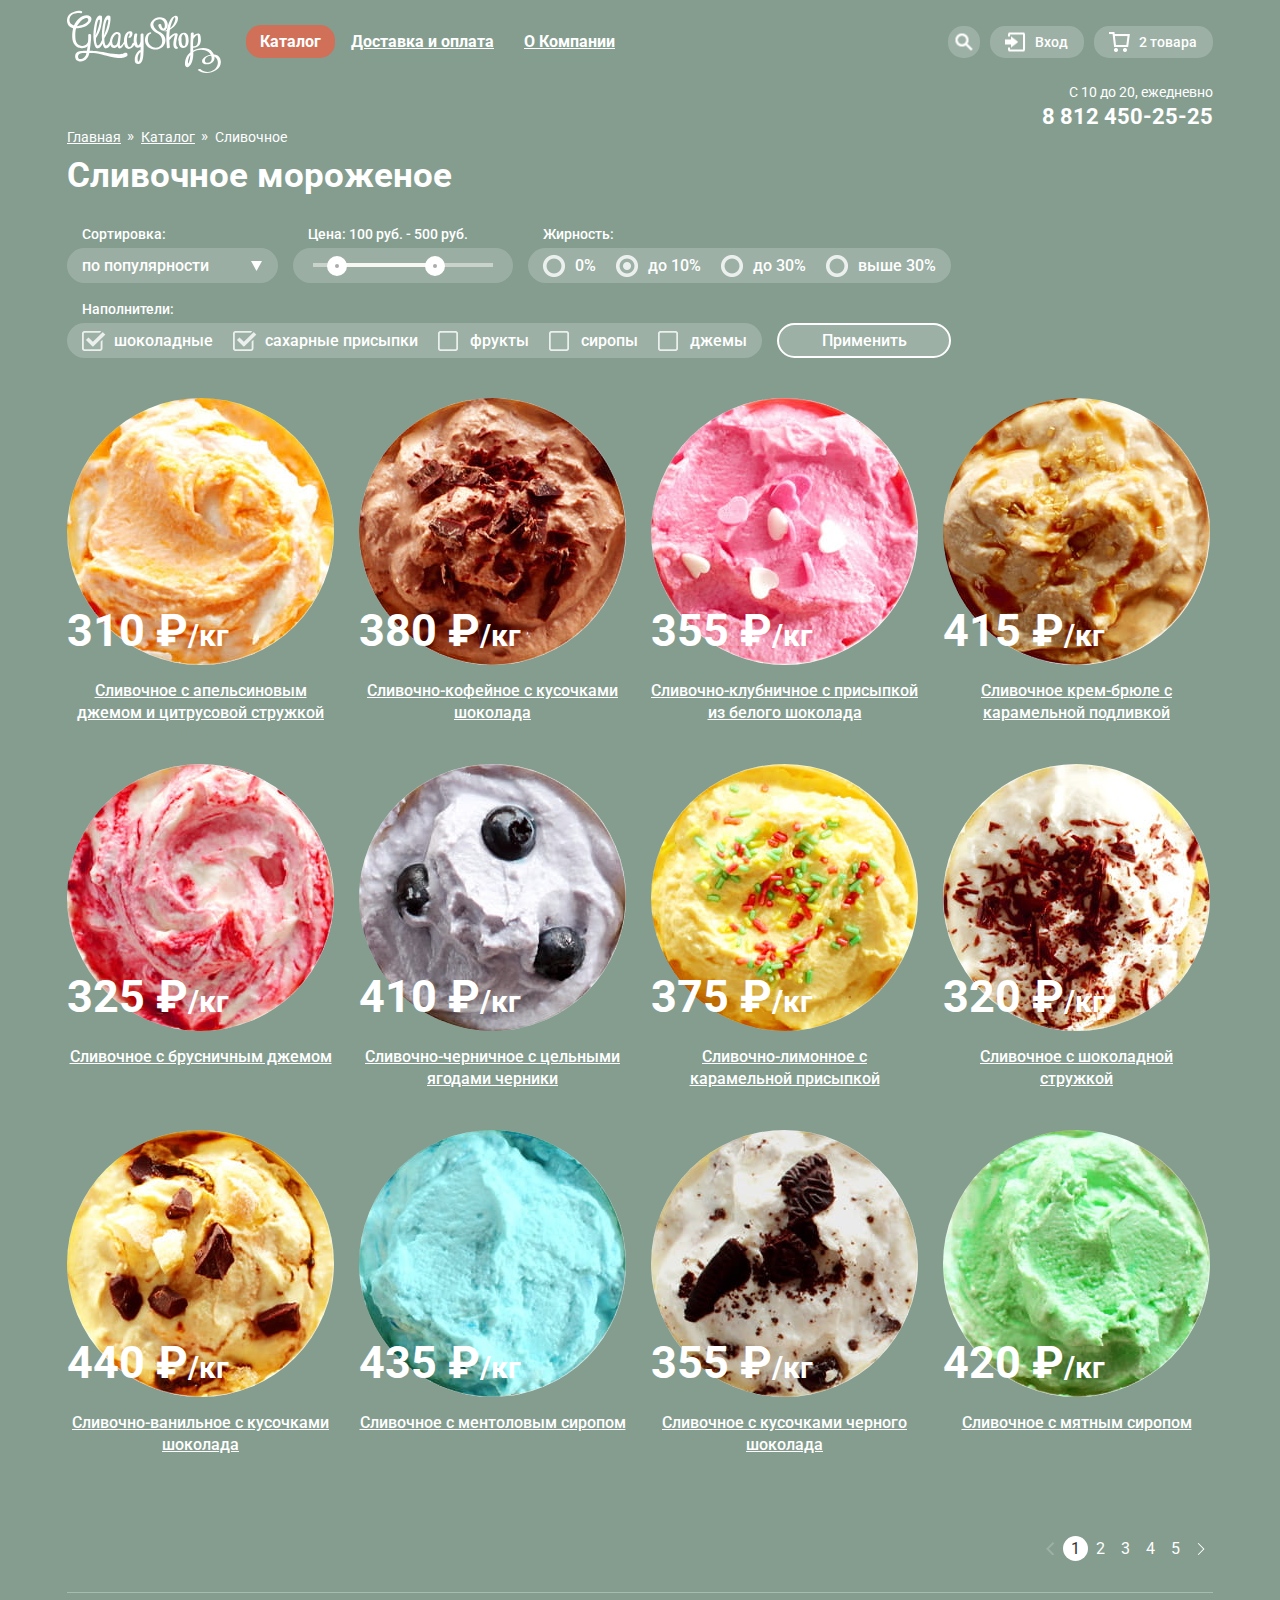
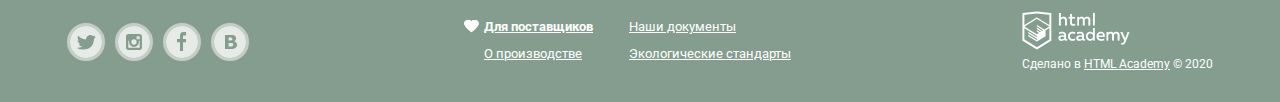
==== catalog.html @ 7fb62516 "Добавляет стилизацию для блока "Пагинация" на странице каталога" ====
<!DOCTYPE html>
<html lang="ru">
  <head>
    <meta charset="utf-8">
    <title>HTML Academy: Глейси - Каталог</title>
    <link href="https://fonts.googleapis.com/css?family=Roboto:400,500,700&display=swap&subset=cyrillic" rel="stylesheet">
    <link href="css/normalize.css" rel="stylesheet">
    <link href="css/style.css" rel="stylesheet">
  </head>
  <body class="inner-page">
    <header class="main-header">
      <div class="container">
        <div class="main-navigation-wrapper">
          <a class="main-header-logo" href="index.html">
            <img src="img/logo.svg" width="154" height="64" alt="Логотип интернет-магазина мороженого «Глейси»">
          </a>
          <nav class="main-nav">
            <ul class="site-nav">
              <li class="site-nav-item active"><a href="catalog.html">Каталог</a>
                <ul class="modal modal-nav">
                  <li class="modal-nav-title"><a href="#">Новинки</a></li>
                  <li><a class="active" href="catalog.html">Сливочное</a></li>
                  <li><a href="#">Щербеты</a></li>
                  <li><a href="#">Фруктовый лед</a></li>
                  <li><a href="#">Мелорин</a></li>
                </ul>
              </li>
              <li class="site-nav-item"><a href="pay.html">Доставка и оплата</a></li>
              <li class="site-nav-item"><a href="about.html">О Компании</a></li>
            </ul>
          </nav>
          <div class="main-search">
            <button class="button search-button" type="button">
              <span class="visually-hidden">Поиск</span>
            </button>

            <section class="modal modal-search">
              <h2 class="visually-hidden">Поиск</h2>
              <form class="search-form" action="https://echo.htmlacademy.ru" method="get">
                <label class="visually-hidden" for="search-input">Что ищем?</label>
                <input id="search-input" type="text" name="search" placeholder="Крем-брюле">
              </form>
            </section>
          </div>
          <ul class="user-nav">
            <li>
              <a class="button login-button" href="login.html">Вход</a>

              <section class="modal modal-login">
                <h2 class="visually-hidden">Личный кабинет</h2>
                <form class="login-form" action="https://echo.htmlacademy.ru" method="post">
                  <p>
                    <label class="visually-hidden" for="user-login">Логин</label>
                    <input id="user-login" type="email" name="login" placeholder="email@example.com">
                  </p>
                  <p>
                    <label class="visually-hidden" for="user-password">Пароль</label>
                    <input id="user-password" type="password" name="password" placeholder="••••••••">
                  </p>
                  <div class="login-form-wrapper">
                    <p>
                      <a href="#">Забыли пароль?</a>
                      <a href="#">Новая регистрация</a>
                    </p>
                    <button class="button-form" type="submit">Войти</button>
                  </div>
                </form>
              </section>
            </li>
          </ul>
          <div class="main-basket">
            <a class="button basket-button" href="basket.html">2 товара</a>

            <section class="modal modal-basket">
              <h2 class="visually-hidden">Корзина</h2>
              <table class="modal-basket-table">
                <col class="column-1">
                <col class="column-2">
                <col class="column-3">
                <col class="column-4">
                <col class="column-5">
                <tr class="basket-item">
                  <td><button class="basket-item-delete" type="button"><span class="visually-hidden">Удалить</span></button></td>
                  <td>
                    <div class="basket-item-image">
                      <img src="img/product-small-1.jpg" width="33" height="33" alt="Пломбир с апельсиновым джемом">
                    </div>
                  </td>
                  <td>Пломбир с апельсиновым джемом</td>
                  <td>1,5 кг х <span class="price-per-kilogram">200 руб.</span></td>
                  <td>300 руб.</td>
                </tr>
                <tr class="basket-item">
                  <td><button class="basket-item-delete" type="button"><span class="visually-hidden">Удалить</span></button></td>
                  <td>
                    <div class="basket-item-image">
                      <img src="img/product-small-2.jpg" width="33" height="33" alt="Клубничный пломбир с присыпкой из белого шоколада">
                    </div>
                  </td>
                  <td>Клубничный пломбир с присыпкой из белого шоколада</td>
                  <td>1,5 кг х <span class="price-per-kilogram">300 руб.</span></td>
                  <td>450 руб.</td>
                </tr>
                <tr>
                  <td class="basket-total" colspan="5">Итого: <span>750</span>руб.</td>
                </tr>
              </table>
              <p class="basket-button-wrapper"><a class="button-form" href="#">Оформить заказ</a></p>
            </section>
          </div>
        </div>

        <section class="contacts">
          <h2 class="visually-hidden">Контакты</h2>
          <p class="contacts-text">
            <span>С 10 до 20, ежедневно</span>
            <a href="88124502525">8 812 450-25-25</a>
          </p>
        </section>
      </div>
    </header>

    <main class="container">
      <ul class="breadcrumbs">
        <li><a href="index.html">Главная</a></li>
        <li><a href="catalog.html">Каталог</a></li>
        <li class="breadcrumbs-current">Сливочное</li>
      </ul>

      <h1 class="page-title">Сливочное мороженое</h1>

      <section class="filters">
        <h2 class="visually-hidden">Фильтр товаров</h2>
        <form class="filter" action="https://echo.htmlacademy.ru" method="get">
          <p class="filter-item sorting-filter">
            <label>
              <span class="filter-title">Сортировка:</span>
              <select name="sorting">
                <option value="popular">по популярности</option>
                <option value="inexpensive">сначала недорогие</option>
                <option value="expensive">сначала дорогие</option>
                <option value="fat">по жирности</option>
              </select>
            </label>
          </p>
          <fieldset class="filter-item price-filter">
            <legend class="filter-title">
              Цена:
              <span class="price-controls">
                <label class="min-price">
                  <input type="text" value="100" name="min-price" maxlength="3"> руб.
                </label>
                -
                <label class="max-price">
                  <input type="text" value="500" name="max-price" maxlength="3"> руб.
                </label>
              </span>
            </legend>

            <div class="range-controls">
              <div class="scale">
                <div class="bar" style="margin-left: 11%; width: 60%"></div>
              </div>
              <div class="toggle toggle-min"></div>
              <div class="toggle toggle-max"></div>
            </div>
          </fieldset>
          <fieldset class="filter-item fat-filter">
            <legend class="filter-title">Жирность:</legend>
            <ul>
              <li class="filter-option">
                <input class="visually-hidden filter-input-radio" id="filter-fat-0" type="radio" name="product-group" value="0">
                <label for="filter-fat-0">0%</label>
              </li>
              <li class="filter-option">
                <input class="visually-hidden filter-input-radio" id="filter-fat-10" type="radio" name="product-group" value="10" checked>
                <label for="filter-fat-10">до 10%</label>
              </li>
              <li class="filter-option">
                <input class="visually-hidden filter-input-radio" id="filter-fat-30" type="radio" name="product-group" value="30">
                <label for="filter-fat-30">до 30%</label>
              </li>
              <li class="filter-option">
                <input class="visually-hidden filter-input-radio" id="filter-fat-more-30" type="radio" name="product-group" value="30+">
                <label for="filter-fat-more-30">выше 30%</label>
              </li>
            </ul>
          </fieldset>
          <fieldset class="filter-item fillers-filter">
            <legend class="filter-title">Наполнители:</legend>
            <ul>
              <li class="filter-option">
                <input class="visually-hidden filter-input-checkbox" id="filter-fillers-chocolate" type="checkbox" name="chocolate" checked>
                <label for="filter-fillers-chocolate">шоколадные</label>
              </li>
              <li class="filter-option">
                <input class="visually-hidden filter-input-checkbox" id="filter-fillers-sugar-powders" type="checkbox" name="sugar-powders" checked>
                <label for="filter-fillers-sugar-powders">сахарные присыпки</label>
              </li>
              <li class="filter-option">
                <input class="visually-hidden filter-input-checkbox" id="filter-fillers-fruit" type="checkbox" name="fruit">
                <label for="filter-fillers-fruit">фрукты</label>
              </li>
              <li class="filter-option">
                <input class="visually-hidden filter-input-checkbox" id="filter-fillers-syrups" type="checkbox" name="syrups">
                <label for="filter-fillers-syrups">сиропы</label>
              </li>
              <li class="filter-option">
                <input class="visually-hidden filter-input-checkbox" id="filter-fillers-jams" type="checkbox" name="jams">
                <label for="filter-fillers-jams">джемы</label>
              </li>
            </ul>
          </fieldset>
          <button class="filter-item filter-button" type="submit">Применить</button>
        </form>
      </section>

      <section class="cream-ice-list">
        <h2 class="visually-hidden">Список сливочного мороженого</h2>
        <ul class="catalog-list">
          <li class="catalog-item">
            <a href="#">
              <div class="catalog-item-image">
                <img src="img/product-1.jpg" width="267" height="267" alt="">
              </div>
              <span class="catalog-item-price"><span>310 ₽</span>/кг</span>
              <h3 class="catalog-item-title">Сливочное с апельсиновым джемом и цитрусовой стружкой</h3>
            </a>
            <div class="catalog-item-btn">
              <button class="button quick-view-button" type="button">Быстрый просмотр</button>
            </div>
          </li>
          <li class="catalog-item">
            <a href="#">
              <div class="catalog-item-image">
                <img src="img/product-2.jpg" width="267" height="267" alt="">
              </div>
              <span class="catalog-item-price"><span>380 ₽</span>/кг</span>
              <h3 class="catalog-item-title">Сливочно-кофейное с кусочками шоколада</h3>
            </a>
            <div class="catalog-item-btn">
              <button class="button quick-view-button" type="button">Быстрый просмотр</button>
            </div>
          </li>
          <li class="catalog-item">
            <a href="#">
              <div class="catalog-item-image">
                <img src="img/product-3.jpg" width="267" height="267" alt="">
              </div>
              <span class="catalog-item-price"><span>355 ₽</span>/кг</span>
              <h3 class="catalog-item-title">Сливочно-клубничное с присыпкой из белого шоколада</h3>
            </a>
            <div class="catalog-item-btn">
              <button class="button quick-view-button" type="button">Быстрый просмотр</button>
            </div>
          </li>
          <li class="catalog-item">
            <a href="#">
              <div class="catalog-item-image">
                <img src="img/product-4.jpg" width="267" height="267" alt="">
              </div>
              <span class="catalog-item-price"><span>415 ₽</span>/кг</span>
              <h3 class="catalog-item-title">Сливочное крем-брюле с карамельной подливкой</h3>
            </a>
            <div class="catalog-item-btn">
              <button class="button quick-view-button" type="button">Быстрый просмотр</button>
            </div>
          </li>
          <li class="catalog-item">
            <a href="#">
              <div class="catalog-item-image">
                <img src="img/product-5.jpg" width="267" height="267" alt="">
              </div>
              <span class="catalog-item-price"><span>325 ₽</span>/кг</span>
              <h3 class="catalog-item-title">Сливочное с брусничным джемом</h3>
            </a>
            <div class="catalog-item-btn">
              <button class="button quick-view-button" type="button">Быстрый просмотр</button>
            </div>
          </li>
          <li class="catalog-item">
            <a href="#">
              <div class="catalog-item-image">
                <img src="img/product-6.jpg" width="267" height="267" alt="">
              </div>
              <span class="catalog-item-price"><span>410 ₽</span>/кг</span>
              <h3 class="catalog-item-title">Сливочно-черничное с цельными ягодами черники</h3>
            </a>
            <div class="catalog-item-btn">
              <button class="button quick-view-button" type="button">Быстрый просмотр</button>
            </div>
          </li>
          <li class="catalog-item">
            <a href="#">
              <div class="catalog-item-image">
                <img src="img/product-7.jpg" width="267" height="267" alt="">
              </div>
              <span class="catalog-item-price"><span>375 ₽</span>/кг</span>
              <h3 class="catalog-item-title">Сливочно-лимонное с карамельной присыпкой</h3>
            </a>
            <div class="catalog-item-btn">
              <button class="button quick-view-button" type="button">Быстрый просмотр</button>
            </div>
          </li>
          <li class="catalog-item">
            <a href="#">
              <div class="catalog-item-image">
                <img src="img/product-8.jpg" width="267" height="267" alt="">
              </div>
              <span class="catalog-item-price"><span>320 ₽</span>/кг</span>
              <h3 class="catalog-item-title">Сливочное с шоколадной стружкой</h3>
            </a>
            <div class="catalog-item-btn">
              <button class="button quick-view-button" type="button">Быстрый просмотр</button>
            </div>
          </li>
          <li class="catalog-item">
            <a href="#">
              <div class="catalog-item-image">
                <img src="img/product-9.jpg" width="267" height="267" alt="">
              </div>
              <span class="catalog-item-price"><span>440 ₽</span>/кг</span>
              <h3 class="catalog-item-title">Сливочно-ванильное с кусочками шоколада</h3>
            </a>
            <div class="catalog-item-btn">
              <button class="button quick-view-button" type="button">Быстрый просмотр</button>
            </div>
          </li>
          <li class="catalog-item">
            <a href="#">
              <div class="catalog-item-image">
                <img src="img/product-10.jpg" width="267" height="267" alt="">
              </div>
              <span class="catalog-item-price"><span>435 ₽</span>/кг</span>
              <h3 class="catalog-item-title">Сливочноe с ментоловым сиропом</h3>
            </a>
            <div class="catalog-item-btn">
              <button class="button quick-view-button" type="button">Быстрый просмотр</button>
            </div>
          </li>
          <li class="catalog-item">
            <a href="#">
              <div class="catalog-item-image">
                <img src="img/product-11.jpg" width="267" height="267" alt="">
              </div>
              <span class="catalog-item-price"><span>355 ₽</span>/кг</span>
              <h3 class="catalog-item-title">Сливочное с кусочками черного шоколада</h3>
            </a>
            <div class="catalog-item-btn">
              <button class="button quick-view-button" type="button">Быстрый просмотр</button>
            </div>
          </li>
          <li class="catalog-item">
            <a href="#">
              <div class="catalog-item-image">
                <img src="img/product-12.jpg" width="267" height="267" alt="">
              </div>
              <span class="catalog-item-price"><span>420 ₽</span>/кг</span>
              <h3 class="catalog-item-title">Сливочное с мятным сиропом</h3>
            </a>
            <div class="catalog-item-btn">
              <button class="button quick-view-button" type="button">Быстрый просмотр</button>
            </div>
          </li>
        </ul>
        <ol class="pagination-list">
          <li class="pagination-item pagination-item-prev pagination-item-disabled">
            <a>
              <span class="visually-hidden">Предыдущая страница</span>
              <svg xmlns="http://www.w3.org/2000/svg" width="8.29" height="13.72" viewBox="0 0 8.29 13.72">
                <defs>
                  <style>
                    .cls-1 {
                      fill: #fff;
                      fill-rule: evenodd;
                    }
                  </style>
                </defs>
                <path id="_" data-name="&lt;" class="cls-1" d="M1050.61,2327.69l-5.45,5.45,5.44,5.44-1.41,1.41-6.86-6.86,1.42-1.41h0l5.45-5.44Z" transform="translate(-1042.34 -2326.28)"/>
              </svg>
            </a>
          </li>
          <li class="pagination-item pagination-item-current"><a>1</a></li>
          <li class="pagination-item"><a href="#">2</a></li>
          <li class="pagination-item"><a href="#">3</a></li>
          <li class="pagination-item"><a href="#">4</a></li>
          <li class="pagination-item"><a href="#">5</a></li>
          <li class="pagination-item pagination-item-next">
            <a href="#">
              <span class="visually-hidden">Следующая страница</span>
              <svg xmlns="http://www.w3.org/2000/svg" width="8" height="12" viewBox="0 0 8 12">
                <path fill="#ffffff" d="M7.237 5.642L1.729.133a.506.506 0 1 0-.716.716L6.163 6l-5.151 5.15a.507.507 0 0 0 .716.717l5.509-5.509a.504.504 0 0 0 0-.716z"/>
              </svg>
            </a>
          </li>
        </ol>
      </section>
    </main>

    <footer class="main-footer inner-page-footer">
      <div class="container">
        <ul class="footer-social">
          <li>
            <a class="social-button" href="#">
              <span class="visually-hidden">Твиттер</span>
              <svg xmlns="http://www.w3.org/2000/svg" width="32" height="32"><path fill="#FFF" d="M16 0C7.164 0 0 7.164 0 16c0 8.837 7.164 16 16 16 8.837 0 16-7.163 16-16 0-8.836-7.163-16-16-16zm7.944 12.809c-.251 6.516-3.463 10.832-10.992 10.702h-.486c-.447 0-4.543-.443-5.344-1.823 2.479.19 4.247-.406 5.12-1.136-1.048-.289-2.923-.461-3.251-2.848.384.104.618.221 1.299.113-1.307-.824-2.758-1.519-2.679-3.643.311.317 1.164.518 1.46.457-.768-.233-2.149-3.244-.974-4.781 1.984 1.79 4.075 3.482 7.804 3.643.227-2.214 1.24-3.699 3.168-4.325 1.84-.479 3.255.26 3.901 1.138.737-.224 1.453-.466 2.193-.685-.004.833-.569 1.463-.935 1.709.747.165 1.423-.475 1.423-.475-.184.963-1.094 1.725-1.707 1.954z"/></svg>
            </a>
          </li>
          <li>
            <a class="social-button" href="#">
              <span class="visually-hidden">Инстаграм</span>
              <svg xmlns="http://www.w3.org/2000/svg" width="32" height="32"><g fill="#FFF"><path d="M20.916 16c0 2.728-2.211 4.938-4.938 4.938s-4.939-2.21-4.939-4.938c0-.394.051-.773.138-1.14h-.897v6.838h11.396V14.86h-.897c.086.367.137.746.137 1.14z"/><path d="M15.978 18.659c1.466 0 2.659-1.193 2.659-2.659s-1.193-2.659-2.659-2.659c-1.466 0-2.659 1.193-2.659 2.659s1.192 2.659 2.659 2.659zM18.637 10.302h3.039v3.039h-3.039z"/><path d="M16 0C7.164 0 0 7.164 0 16c0 8.837 7.164 16 16 16 8.837 0 16-7.163 16-16 0-8.836-7.163-16-16-16zm7.955 21.698c0 1.254-1.025 2.279-2.279 2.279H10.279C9.026 23.978 8 22.952 8 21.698V10.302c0-1.253 1.026-2.279 2.279-2.279h11.396c1.254 0 2.279 1.026 2.279 2.279v11.396z"/></g></svg>
            </a>
          </li>
          <li>
            <a class="social-button" href="#">
              <span class="visually-hidden">Фейсбук</span>
              <svg xmlns="http://www.w3.org/2000/svg" width="32" height="32"><path fill="#FFF" d="M16 0C7.164 0 0 7.163 0 16s7.164 16 16 16c8.837 0 16-7.164 16-16S24.837 0 16 0zm4.062 9.455h-3.021v3.444h3.021v3.445h-3.021v8.61H14.02v-8.61H11v-3.445h3.021V9.455c0-1.902 1.353-3.445 3.021-3.445h3.021v3.445z"/></svg>
            </a>
          </li>
          <li>
            <a class="social-button" href="#">
              <span class="visually-hidden">Вконтакте</span>
              <svg xmlns="http://www.w3.org/2000/svg" width="32" height="32"><g fill="#FFF"><path d="M16.637 14.495c.402-.019.719-.082.951-.188.326-.145.54-.33.641-.559.101-.229.15-.496.15-.797 0-.232-.058-.465-.174-.697-.116-.232-.322-.405-.617-.517-.264-.1-.592-.155-.984-.165-.392-.009-.943-.014-1.652-.014h-.339v2.965h.565c.571 0 1.057-.009 1.459-.028zM18.118 17.084c-.282-.081-.672-.125-1.166-.132-.494-.006-1.012-.009-1.55-.009h-.79v3.493h.264c1.014 0 1.74-.003 2.18-.009.438-.007.843-.088 1.212-.245.377-.157.633-.364.774-.625s.214-.562.214-.9c0-.446-.088-.788-.261-1.03-.17-.241-.464-.423-.877-.543z"/><path d="M16 0C7.164 0 0 7.164 0 16c0 8.837 7.164 16 16 16 8.837 0 16-7.163 16-16 0-8.836-7.163-16-16-16zm6.602 20.531c-.273.533-.646.976-1.124 1.327-.552.415-1.161.71-1.823.886s-1.501.264-2.519.264h-6.121V8.987h5.443c1.13 0 1.957.038 2.48.113.524.076 1.045.242 1.561.5.533.27.929.632 1.189 1.087.26.455.392.975.392 1.558 0 .678-.179 1.278-.536 1.795-.358.518-.863.92-1.517 1.208v.075c.917.182 1.642.559 2.179 1.13.537.571.807 1.325.807 2.261 0 .678-.138 1.283-.411 1.817z"/></g></svg>
            </a>
          </li>
        </ul>
        <ul class="footer-about">
          <li><a class="suppliers-link" href="#">Для поставщиков</a></li>
          <li><a href="#">Наши документы</a></li>
          <li><a href="#">О производстве</a></li>
          <li><a href="#">Экологические стандарты</a></li>
        </ul>
        <p class="footer-copyright">
          <a href="https://htmlacademy.ru/intensive/htmlcss">
            <img src="img/html-academy-logo.png" width="108" height="39" alt="Логотип HTML Academy">
          </a><br>
          Сделано в <a href="https://htmlacademy.ru/intensive/htmlcss">HTML Academy</a> © 2020
        </p>
      </div>
    </footer>
  </body>
</html>
---- css/style.css ----
body {
  min-width: 1200px;
  margin: 0;
  padding: 0;

  font-weight: 400;
  font-size: 16px;
  line-height: 22px;
  font-family: Roboto, Arial, sans-serif;
  color: #ffffff;

  background-color: #849d8f;
}

.container {
  width: 1146px;
  margin: 0 auto;
  padding: 0 27px;
}

.modal {
  display: none;
}

.visually-hidden {
  position: absolute;

  width: 1px;
  height: 1px;
  margin: -1px;
  padding: 0;
  overflow: hidden;

  border: 0;

  clip: rect(0 0 0 0);
}

img {
  max-width: 100%;
  height: auto;
}

a {
  font: inherit;
  color: #ffffff;
}

a:hover,
a:focus {
  color: #ffbc9e;
}

input[type="text"],
input[type="password"],
input[type="email"],
textarea {
  box-sizing: border-box;
  width: 100%;
  padding: 9px 14px;

  font-weight: 700;
  font-size: 16px;
  line-height: 24px;
  color: #323232;

  border: none;
  border-radius: 5px;
  box-shadow: 0 0 0 1px #b2b2b2;
}

input[type="text"]:hover,
input[type="password"]:hover,
input[type="email"]:hover,
textarea:hover {
  box-shadow: 0 0 0 2px #9a9a9a;
}

input[type="text"]:focus,
input[type="password"]:focus,
input[type="email"]:focus,
textarea:focus {
  outline: none;
  box-shadow: 0 0 0 2px #2e88e4;
}

.button,
.button-form {
  display: inline-block;
  padding: 10px 20px;

  font: inherit;
  font-weight: 700;
  font-size: 18px;
  line-height: 24px;
  vertical-align: middle;
  text-align: center;
  color: #ffffff;
  text-decoration: none;
  white-space: nowrap;
  text-shadow: 0 2px 5px rgba(160, 32, 11, 0.76);

  background: #f26843;
  background: linear-gradient(to bottom, #f26843 0%, #e74a35 100%);
  border: none;
  border-radius: 20px;
  box-shadow: 0 2px 2px rgba(172, 16, 0, 0.64);
  cursor: pointer;
}

.button:hover,
.button:focus,
.button-form:hover,
.button-form:focus {
  color: #ffffff;

  background: linear-gradient(to bottom, #f58669 0%, #ec6f5e 100%);
  outline: none;
  box-shadow: 0 2px 2px rgba(172, 16, 0, 1);
}

.button:active,
.button-form:active {
  color: #fceeec;

  background: linear-gradient(to bottom, #d84732 0%, #e1613e 100%);
  outline: none;
  box-shadow: inset 0 2px 2px rgba(172, 16, 0, 1);
}

.modal a {
  color: #323232;
}

.modal a:hover,
.modal a:active,
.modal a:focus {
  color: #e84d37;
}

.main-navigation-wrapper {
  display: flex;
  align-items: center;
  margin-bottom: 10px;
  padding-top: 10px;
}

.main-header-logo {
  width: 154px;
  height: 64px;
  margin-right: 25px;
}

.main-nav {
  font-weight: 700;
  font-size: 16px;
  line-height: 18px;
}

.main-header ul {
  margin: 0;
  padding: 0;

  list-style: none;
}

.main-header a {
  vertical-align: middle;
}

.site-nav {
  display: flex;
  flex-wrap: wrap;
  width: 485px;
}

.site-nav .site-nav-item {
  position: relative;
}

.site-nav-item > a {
  margin-right: 2px;
  padding: 7px 14px;
}

.site-nav-item > a:hover,
.site-nav-item > a:active,
.site-nav-item > a:focus {
  color: #323232;
  text-decoration: none;

  background-color: #f7f6f3;
  border-radius: 15px;
}

.site-nav-item > a:active,
.site-nav-item > a:focus {
  background-color: #ededed;
  box-shadow: inset 0 2px 1px 0 #696969;
}

.site-nav-item.active > a,
.site-nav-item.active > a:active,
.site-nav-item.active > a:focus {
  color: #ffffff;
  text-decoration: none;

  background-color: #d07058;
  border-radius: 15px;
  box-shadow: none;
}

.site-nav .modal-nav {
  position: absolute;
  top: 30px;
  left: -5px;

  box-sizing: border-box;
  min-width: 145px;
  padding: 10px;
}

.site-nav-catalog-item:hover .modal-nav {
  display: block;
}

.modal-nav li {
  margin-right: -10px;
  margin-left: -10px;
}

.modal-nav a {
  display: block;
  padding-top: 6px;
  padding-right: 10px;
  padding-bottom: 6px;
  padding-left: 20px;

  font: inherit;
  font-weight: 400;
  font-size: 14px;
  line-height: 16px;
  color: #323232;
  text-decoration: none;
  white-space: nowrap;
}

.modal-nav a:hover {
  background-color: #fbded7;
}

.modal-nav a:active,
.modal-nav a:focus {
  background-color: #f6b5a5;
  outline: none;
}

.modal-nav .modal-nav-title {
  margin: 0;

  border-bottom: 1px solid #d1d0ce;
}

.modal-nav-title a {
  padding-right: 0;
  padding-bottom: 8px;
  padding-left: 10px;

  font-weight: 700;
}

.modal-nav-title a:hover,
.modal-nav-title a:focus,
.modal-nav-title a:active {
  background-color: transparent;
}

.modal-nav .active,
.modal-nav .active:hover,
.modal-nav .active:focus,
.modal-nav .active:active {
  color: #ffffff;

  background-color: #d07058;
}

.main-header .button {
  position: relative;

  padding-top: 8px;
  padding-right: 16px;
  padding-bottom: 8px;
  padding-left: 45px;

  font-weight: 500;
  font-size: 14px;
  line-height: 16px;
  color: #ffffff;
  text-decoration: none;
  text-shadow: none;

  background-color: rgba(255, 255, 255, 0.2);
  background-image: none;
  border: none;
  border-radius: 15px;
  box-shadow: none;
}

.main-header .button:hover,
.main-header .button:focus {
  color: #323232;

  background-color: #f8f7f4;
}

.main-header .button::before {
  content: "";
  position: absolute;
  top: 50%;
  left: 15px;

  background-image: url("../img/sprite-icon.png");
  background-repeat: no-repeat;
  -webkit-transform: translateY(-50%);
          transform: translateY(-50%);
}

.main-header .search-button {
  width: 32px;
  height: 32px;
  padding: 0;

  cursor: pointer;
}

.main-header .search-button::before {
  left: 50%;

  width: 17px;
  height: 17px;

  background-position: -5px -35px;
  -webkit-transform: translate(-50%, -50%);
          transform: translate(-50%, -50%);
}

.main-header .search-button:hover::before,
.main-header .search-button:focus::before {
  background-position: -32px -35px;
}

.login-button::before {
  width: 21px;
  height: 19px;

  background-position: -67px -5px;
}

.login-button:hover::before,
.login-button:focus::before {
  background-position: -67px -34px;
}

.basket-button::before {
  width: 21px;
  height: 20px;

  background-position: -5px -5px;
}

.basket-button:hover::before,
.basket-button:focus::before {
  background-position: -36px -5px;
}

.contacts-text {
  margin: 0;

  font-size: 14px;
  line-height: 16px;
  text-align: right;
}

.contacts-text span {
  display: block;
  margin-bottom: 5px;
}

.main-search {
  position: relative;

  margin-right: 10px;
  margin-left: auto;
}

.modal-search,
.modal-login {
  position: absolute;
  top: 37px;
  right: 0;

  box-sizing: border-box;
  padding: 20px 15px;
}

.modal-search {
  width: 340px;
}

.search-button:hover + .modal-search {
  display: block;
}

.main-header .user-nav {
  position: relative;

  margin-right: 10px ;
}

.modal-login {
  width: 280px;
}

.login-button:hover + .modal-login {
  display: block;
}

.login-form p {
  margin: 0;
  margin-bottom: 20px;
}

.login-form-wrapper {
  display: flex;
  flex-direction: row-reverse;
  justify-content: space-between;
  align-items: center;
}

.login-form-wrapper p {
  width: 120px;
  margin-bottom: 0;
}

.login-form-wrapper a {
  display: block;

  font: inherit;
  font-size: 13px;
  line-height: 24px;
}

.login-form .button-form {
  width: 100px;
  padding: 10px 25px;
}

.main-basket {
  position: relative;
}

.modal-basket {
  position: absolute;
  top: 37px;
  right: 0;

  box-sizing: border-box;
  width: 540px;
  padding: 10px 15px 20px;
}

.basket-button:hover + .modal-basket {
  display: block;
}

.modal-basket-table {
  width: 100%;

  border-collapse: collapse;
  font-size: 13px;
  line-height: 16px;
}

.modal-basket-table td {
  padding: 10px 10px 10px 0;

  vertical-align: middle;
}

.modal-basket-table .column-1 {
  width: 25px;
}

.modal-basket-table .column-2 {
  width: 45px;
}

.modal-basket-table .column-3 {
  width: 245px;
}

.modal-basket-table .column-4 {
  width: 125px;
}

.basket-item-delete {
  position: relative;

  width: 11px;
  height: 11px;

  background-color: transparent;
  border: none;
  cursor: pointer;
}

.basket-item-delete::before,
.basket-item-delete::after {
  content: "";
  position: absolute;
  top: 5px;
  left: -1px;

  width: 15px;
  height: 1px;

  background-color: #231f20;
}

.basket-item-delete::before {
  -webkit-transform: rotate(45deg);
          transform: rotate(45deg);
}

.basket-item-delete::after {
  -webkit-transform: rotate(-45deg);
          transform: rotate(-45deg);
}

.basket-item-image {
  width: 33px;
  height: 33px;
  overflow: hidden;

  border-radius: 100%;
}

.price-per-kilogram {
  color: #999999;
}

.basket-item:nth-last-child(2) td {
  padding-bottom: 20px;

  border-bottom: 1px solid #cacac7;
}

.modal-basket-table .basket-total {
  padding: 12px 0;

  font-weight: 700;
  font-size: 15px;
  line-height: 18px;
  text-align: right;
}

.basket-button-wrapper {
  margin: 0;

  text-align: right;
}

.contacts a {
  font-weight: 700;
  font-size: 22px;
  line-height: 24px;
  text-decoration: none;
}

.contacts a:hover,
.contacts a:focus {
  color: #ffffff;
}

.site-wrapper {
  background-color: #849d8f;
  background-image: url("../img/slide-1.png");
  background-repeat: no-repeat;
  background-position: top center;

  transition: background-image 0.5s ease, background-color 0.5s ease;
}

.site-wrapper::before,
.site-wrapper::after {
  content: "";

  visibility: hidden;
}

.site-wrapper::before {
  background-image: url("../img/slide-2.png");
}

.site-wrapper::after {
  background-image: url("../img/slide-3.png");
}

.slider {
  position: relative;

  margin-bottom: 40px;
  padding-top: 280px;

  text-align: center;
}

.slider-list {
  margin: 0;
  padding: 0;

  list-style: none;
}

.slide {
  display: none;
}

.slide-title {
  width: 700px;
  margin: 0 auto;
  margin-bottom: 32px;

  font-weight: 700;
  font-size: 60px;
  line-height: 60px;
  color: #ffffff;
}

.slide-button {
  padding: 10px 40px;

  font-size: 32px;
  line-height: 44px;

  border-radius: 50px;
}

.slider-controls {
  position: absolute;
  bottom: 25px;
  left: 0;

  font-size: 0;
}

.slider-controls label {
  display: inline-block;
  width: 17px;
  height: 17px;
  margin-right: 8px;

  vertical-align: top;

  background-color: transparent;
  border: 2px solid #ffffff;
  border-radius: 50%;
  cursor: pointer;
}

#product-1:checked ~ .site-wrapper {
  background-color: #849d8f;
  background-image: url("../img/slide-1.png");
}

#product-2:checked ~ .site-wrapper {
  background-color: #8996a6;
  background-image: url("../img/slide-2.png");
}

#product-3:checked ~ .site-wrapper {
  background-color: #9d8b84;
  background-image: url("../img/slide-3.png");
}

#product-1:checked ~ .site-wrapper #slide-1,
#product-2:checked ~ .site-wrapper #slide-2,
#product-3:checked ~ .site-wrapper #slide-3 {
  display: block;
}

#product-1:checked ~ .site-wrapper label[for="product-1"],
#product-2:checked ~ .site-wrapper label[for="product-2"],
#product-3:checked ~ .site-wrapper label[for="product-3"] {
  background-color: #ffffff;
}

.special-offers {
  margin-bottom: 40px;
}

.special-offers .index-columns {
  margin: 0;
  padding: 0;

  list-style: none;
}

.special-offer {
  display: flex;
  flex-direction: column;
  align-items: flex-start;
  box-sizing: border-box;
  width: 560px;
  min-height: 229px;
  padding: 15px 21px;

  border-radius: 15px;
}

.special-offer-title {
  margin: 0;
  margin-bottom: 15px;

  font-weight: 700;
  font-size: 35px;
  line-height: 41px;
}

.special-offer-text {
  width: 100%;
  margin: 0;
  margin-bottom: 10px;

  font-size: 18px;
  line-height: 22px;
}

.raspberries-offer {
  background-color: #990019;
  background-image: url("../img/crimson-bg.png");
  background-repeat: repeat-y;
  background-position: 0 0;
}

.chocolate-offer {
  background-color: #492511;
  background-image: url("../img/chocolate-bg.png");
  background-repeat: repeat-y;
  background-position: 0 0;
}

.special-offer .button {
  margin-top: auto;
  margin-bottom: 5px;
  margin-left: auto;
}

.features {
  margin-bottom: 40px;
  padding: 27px 20px 15px;

  color: #323232;

  background-color: #efe3cb;
  background-image: url("../img/pattern-wafer.jpg");
  background-repeat: repeat;
  background-position: 0 0;
  border-radius: 15px;
}

.features-text {
  margin: 0;
  margin-bottom: 10px;

  font-weight: 500;
  font-size: 24px;
  line-height: 30px;
}

.features-list {
  display: flex;
  flex-wrap: wrap;
  justify-content: space-between;
  margin: 0;
  padding: 0;

  list-style: none;
}

.feature-item {
  box-sizing: border-box;
  width: 535px;
  margin-bottom: 12px;
  padding-top: 15px;
  padding-left: 55px;

  background-repeat: no-repeat;
  background-position: 0 0;
}

.feature-ice-cream-item {
  background-image: url("../img/morozhenko-icon.svg");
}

.feature-cow-item {
  background-image: url("../img/cow-icon.svg");
}

.feature-leaf-item {
  background-image: url("../img/leaf-icon.svg");
}

.feature-thermometer-item {
  background-image: url("../img/thermometer-icon.svg");
}

.index-columns {
  display: flex;
  justify-content: space-between;
  margin-bottom: 40px;
}

.blog-news {
  box-sizing: border-box;
  width: 560px;
  min-height: 220px;
  padding: 25px 20px;

  color: #323232;

  background-color: #ffffff;
  background-image: url("../img/strawberry-bg.jpg");
  background-repeat: no-repeat;
  background-position: 100% 0;
  border-radius: 15px;
}

.blog-news-title {
  margin: 0;

  font-weight: 500;
  font-size: 16px;
  line-height: 22px;
  color: #323232;
}

.blog-item {
  margin: 10px 0;
  padding-right: 230px;
}

.blog-item a {
  font-weight: 700;
  font-size: 24px;
  line-height: 30px;
  color: #323232;
}

.blog-item a:hover,
.blog-item a:focus,
.blog-item a:active {
  color: #e84d37;
}

.subscription {
  box-sizing: border-box;
  width: 560px;
  min-height: 220px;
  padding: 5px;

  font-size: 16px;
  line-height: 22px;
  color: #5a5a5a;

  background-image: url("../img/mailing-bg.jpg");
  background-repeat: repeat-y;
  background-position: 0 0;
  border-radius: 15px;
}

.subscription-wrap {
  box-sizing: border-box;
  height: 100%;
  padding: 25px 20px;

  background-color: #f8f7f4;
  border-radius: 15px;
}

.subscription-wrap > p {
  margin-top: 5px;
  margin-bottom: 40px;
}

.subscription-form {
  display: flex;
  justify-content: space-between;
  align-items: center;
}

.subscription-form p {
  width: 365px;
  margin: 0;
}

.map {
  position: relative;

  height: 430px;
  overflow: hidden;
}

.map img {
  width: 100%;
}

.map-address {
  position: absolute;
  top: 50%;
  right: 2%;

  box-sizing: border-box;
  width: 300px;
  padding: 30px 25px;

  font-style: normal;
  color: #323232;

  background-color: #ffffff;
  border-radius: 15px;
  -webkit-transform: translateY(-50%);
          transform: translateY(-50%);
}

.map-text {
  margin: 0;
  margin-bottom: 24px;

  font-size: 14px;
  line-height: 20px;
}

.map-contacts {
  font-weight: 700;
  font-size: 18px;
  line-height: 24px;
  color: #323232;
  text-decoration: none;
}

.map-address .button {
  box-sizing: border-box;
  width: 100%;
}

.page-title {
  margin: 0;
  margin-bottom: 30px;
  padding: 0;

  font-weight: 700;
  font-size: 35px;
  line-height: 41px;
}

.breadcrumbs {
  display: flex;
  flex-wrap: wrap;
  justify-content: flex-start;
  margin: 0;
  margin-bottom: 10px;
  padding: 0;

  list-style: none;
}

.breadcrumbs li,
.breadcrumbs a {
  font-weight: 400;
  font-size: 14px;
  line-height: 16px;
}

.breadcrumbs li {
  position: relative;

  margin-right: 20px;
}

.breadcrumbs li::after {
  content: "»";
  position: absolute;
  top: 5px;
  right: -12px;

  width: 6px;
  height: 6px;

  font-size: 15px;
  line-height: 5px;
}

.breadcrumbs li:last-child {
  margin-right: 0;
}

.breadcrumbs-current::after {
  display: none;
}

.filters {
  margin-bottom: 22px;
}

.filters fieldset {
  margin: 0;
  margin-right: 15px;
  padding: 0;

  border: none;
}

.filters legend,
.filters label {
  font-weight: 500;
  font-size: 14px;
  line-height: 16px;
  color: #ffffff;
}

.filters ul {
  display: flex;
  align-items: center;
  box-sizing: border-box;
  height: 35px;
  margin: 0;
  padding: 0;
  padding-right: 15px;
  padding-left: 15px;

  list-style: none;

  background-color: rgba(255, 255, 255, 0.2);
  border-radius: 20px;
}

.filter {
  display: flex;
  flex-wrap: wrap;
  align-items: flex-start;
}

.filter .filter-item {
  margin-bottom: 18px;
}

.filter-title {
  display: block;
  margin-bottom: 6px;
  margin-left: 15px;
}

.sorting-filter {
  margin: 0;
  margin-right: 15px;
}

.sorting-filter select[name="sorting"] {
  box-sizing: border-box;
  height: 35px;
  padding: 8px 15px;
  padding-right: 50px;

  font-weight: 500;
  font-size: 16px;
  line-height: 18px;
  color: #ffffff;

  background-color: rgba(248, 247, 244, 0.2);
  background-image: url("../img/select-arrow-icon.svg");
  background-repeat: no-repeat;
  background-position: 92% 50%;
  border: none;
  border-radius: 20px;

  -webkit-appearance: none;
     -moz-appearance: none;
          appearance: none;
}

.sorting-filter select[name="sorting"]::-ms-expand {
  display: none;
}

.sorting-filter select[name="sorting"]::before {
  content: "";

  background-image: url("../img/select-arrow-hover-icon.svg");
  visibility: hidden;
}

.sorting-filter select[name="sorting"]:hover,
.sorting-filter select[name="sorting"]:focus {
  color: #323232;

  background-image: url("../img/select-arrow-hover-icon.svg");
  cursor: pointer;
}

.sorting-filter select[name="sorting"]:focus {
  background-color: #ffffff;
  outline: none;
}

.price-controls input {
  box-sizing: border-box;
  width: 24px;
  padding: 0;

  font: inherit;
  font-weight: 500;
  font-size: 14px;
  line-height: 16px;
  color: #ffffff;

  background-color: transparent;
  border: none;
  box-shadow: none;
}

.price-controls input:hover,
.price-controls input:focus {
  box-shadow: none;
}

.range-controls {
  position: relative;

  box-sizing: border-box;
  width: 220px;
  height: 35px;
  padding: 15px 20px;

  background-color: rgba(248, 247, 244, 0.2);
  border-radius: 20px;
}

.range-controls .scale {
  height: 4px;

  background-color: rgba(248, 247, 244, 0.5);
}

.range-controls .bar {
  width: 50%;
  height: 4px;

  background-color: #f8f7f4;
}

.range-controls .toggle {
  position: absolute;
  top: 8px;
  left: 0;

  width: 4px;
  height: 4px;
  padding: 0;

  background-color: #ababab;
  border: 8px solid #ffffff;
  border-radius: 50%;
  cursor: pointer;
}

.range-controls .toggle:hover {
  top: 6px;

  border-width: 10px;
}

.range-controls .toggle-min {
  left: 34px;
}

.range-controls .toggle-min:hover {
  left: 32px;
}

.range-controls .toggle-max {
  left: 132px;
}

.range-controls .toggle-max:hover {
  left: 130px;
}

.filter-option {
  position: relative;

  margin-right: 20px;
  padding-left: 32px;
}

.filter-option:last-child {
  margin-right: 0;
}

.filter-option label {
  display: block;

  font-size: 16px;
  line-height: 18px;

  cursor: pointer;

  -webkit-user-select: none;
     -moz-user-select: none;
      -ms-user-select: none;
          user-select: none;
}

.filter-option label:hover,
.filter-option label:focus {
  color: #323232;
}

.filter-input-radio + label::before,
.filter-input-checkbox + label::before {
  content: "";
  position: absolute;
  top: 50%;
  left: 0;

  background-repeat: no-repeat;
  background-position: 0 0;
  -webkit-transform: translateY(-50%);
          transform: translateY(-50%);
  opacity: 0.8;
}

.filter-input-radio + label::before {
  width: 22px;
  height: 22px;

  background-image: url("../img/radio-icon.png");
}

.filter-input-checkbox + label::before {
  width: 20px;
  height: 20px;

  background-image: url("../img/checkbox-icon.png");
}

.filter-input-radio + label:hover::before,
.filter-input-checkbox + label:hover::before {
  opacity: 1;
}

.filter-input-radio:checked + label::before {
  background-image: url("../img/radio-active-icon.png");
}

.filter-input-checkbox:checked + label::before {
  width: 24px;
  height: 20px;

  background-image: url("../img/checkbox-active-icon.png");
}

.filter-input-radio:disabled + label,
.filter-input-checkbox:disabled + label {
  opacity: 0.4;
}

.filter-input-radio:disabled + label:hover,
.filter-input-checkbox:disabled + label:hover {
  color: #ffffff;
}

.filter-input-radio:disabled + label:hover::before,
.filter-input-checkbox:disabled + label:hover::before {
  opacity: 0.8;
}

.filter-button {
  box-sizing: border-box;
  width: 174px;
  height: 35px;
  margin-top: auto;
  padding: 6px 30px;

  font: inherit;
  font-weight: 500;
  font-size: 16px;
  line-height: 18px;
  vertical-align: middle;
  text-align: center;
  color: #ffffff;
  text-decoration: none;

  background-color: rgba(255, 255, 255, 0.2);
  border: 2px solid #ffffff;
  border-radius: 20px;
  cursor: pointer;
}

.filter-button:hover,
.filter-button:focus {
  color: #323232;

  background-color: #ffffff;
  outline: none;
}

.filter-button:active {
  color: #323232;

  background-color: #ededed;
  border: none;
  box-shadow: inset 0 1px 2px #696969;
}

.catalog-list {
  display: flex;
  flex-wrap: wrap;
  margin: 0;
  margin-bottom: 40px;
  padding: 0;

  list-style: none;
}

.catalog-list a {
  text-decoration: none;
}

.catalog-list a:hover,
.catalog-list a:focus {
  color: #ffffff;
}

.catalog-item {
  position: relative;

  width: 267px;
  margin-right: 25px;
  margin-bottom: 40px;
}

.catalog-item:nth-child(4n) {
  margin-right: 0;
}

.catalog-item a {
  position: relative;

  display: block;
}

.catalog-item:hover a {
  z-index: 15;
}

.flag-hit {
  position: absolute;
  top: 0;
  left: 0;
  z-index: 20;

  width: 61px;
  height: 61px;

  font-size: 0;

  background-image: url("../img/hit-bg.png");
  background-repeat: no-repeat;
  background-position: 0 0;
}

.catalog-item-image {
  width: 267px;
  height: 267px;
  margin-bottom: 15px;
  overflow: hidden;

  border-radius: 50%;
}

.catalog-item-price {
  position: absolute;
  top: 210px;
  left: 0;

  font-weight: 700;
  font-size: 30px;
  line-height: 45px;
}

.catalog-item-price span {
  font-size: 45px;
}

.catalog-item-title {
  margin: 0;
  padding: 0;

  font-weight: 500;
  font-size: 16px;
  line-height: 22px;
  text-align: center;
  text-decoration: underline;
}

.catalog-item-title:hover,
.catalog-item-title:focus {
  color: #ffbc9e;
}

.catalog-item-btn {
  position: absolute;
  top: -5px;
  left: -15px;
  z-index: 10;

  display: none;
  width: 100%;
  height: 100%;
  padding: 5px 15px 70px;

  background-color: rgba(248, 247, 244, 0.2);
  border-radius: 5px;
  box-shadow: 0 20px 20px rgba(0, 0, 0, 0.08);
}

.catalog-item-btn .button {
  position: absolute;
  bottom: 20px;
  left: 50%;

  -webkit-transform: translateX(-50%);
          transform: translateX(-50%);
  cursor: pointer;
}

.catalog-item:hover .catalog-item-btn {
  display: block;
}

.pagination-list {
  display: flex;
  flex-wrap: wrap;
  justify-content: flex-end;
  margin: 0;
  margin-bottom: 20px;
  padding: 0;

  list-style: none;
}

.pagination-item {
  margin: 0;
}

.pagination-item a {
  display: block;
  box-sizing: border-box;
  width: 25px;
  height: 25px;
  padding: 4px 8px;

  font: inherit;
  font-size: 16px;
  line-height: 18px;
  color: #ffffff;
  text-decoration: none;

  border-radius: 50%;
}

.pagination-item a:hover,
.pagination-item a:focus {
  background-color: rgba(248, 247, 244, 0.2);
}

.pagination-item-current a,
.pagination-item-current a:hover,
.pagination-item-current a:focus {
  color: #323232;

  background-color: #ffffff;
}

.pagination-item-prev a,
.pagination-item-next a {
  display: flex;
}

.pagination-item-prev svg,
.pagination-item-next svg {
  margin: auto;
}

.pagination-item-disabled a {
  opacity: 0.2;
}

.pagination-item-disabled a:hover,
.pagination-item-disabled a:focus {
  color: #ffffff;

  background-color: transparent;
}

.main-footer {
  padding: 17px 0;
}

.main-footer .container {
  display: flex;
  flex-wrap: wrap;
}

.inner-page-footer .container {
  position: relative;
}

.inner-page-footer .container::before {
  content: "";
  position: relative;
  top: -6px;

  flex-grow: 1;
  flex-basis: 100%;

  border-top: 1px solid rgba(255, 255, 255, 0.3);
}

.main-footer ul {
  margin: 0;
  padding: 0;

  list-style: none;
}

.main-footer a {
  font-weight: 400;
  font-size: 13px;
  line-height: 18px;
  color: #ffffff;
}

.main-footer a:hover,
.main-footer a:focus {
  color: #ffbc9e;
}

.main-footer .footer-social {
  display: flex;
  flex-wrap: wrap;
  align-items: center;
  width: 267px;
  margin-right: 130px;
}

.footer-social li {
  margin-right: 10px;
}

.footer-social li:last-child {
  margin-right: 0;
}

.social-button {
  display: flex;
  justify-content: center;
  align-items: center;
  width: 32px;
  height: 32px;

  border: 3px solid rgba(255, 255, 255, 0.5);
  border-radius: 50%;
}

.social-button svg {
  opacity: 0.8;
}

.social-button:hover,
.social-button:active,
.social-button:focus {
  border-color: rgba(255, 255, 255, 0.7);
}

.social-button:hover svg {
  opacity: 1;
}

.social-button:active {
  box-shadow: 0 2px 1px #888888;
}

.social-button:active svg {
  opacity: 0.9;
}

.footer-about {
  display: flex;
  flex-wrap: wrap;
  align-content: center;
  width: 350px;
}

.footer-about li {
  position: relative;

  box-sizing: border-box;
  width: 145px;
  margin-bottom: 5px;
  padding-left: 20px;
}

.footer-about li:nth-child(2n) {
  flex-grow: 1;
}

.footer-about .suppliers-link {
  font-weight: 700;
}

.footer-about .suppliers-link::before {
  content: url("../img/heart-icon.svg");
  position: absolute;
  top: 50%;
  left: 0;

  width: 15px;
  height: 13px;

  -webkit-transform: translateY(-50%);
          transform: translateY(-50%);
}

.footer-copyright,
.footer-copyright a {
  font-weight: 400;
  font-size: 12px;
  line-height: 18px;
}

.footer-copyright {
  margin-left: auto;
}

/* Модальные окна */

.modal {
  color: #323232;

  background-color: #f8f7f4;
  border-radius: 5px;
  box-shadow: 0 20px 20px rgba(0, 0, 0, 0.40);
}

.modal .button,
.modal .button-form {
  color: #ffffff;
}

.modal .button:hover,
.modal .button:focus,
.modal .button-form:hover,
.modal .button-form:focus {
  color: #ffffff;
}

.modal .button:active,
.modal .button-form:active {
  color: #fceeec;
}

.modal-feedback {
  position: fixed;
  top: 340px;
  left: 50%;

  box-sizing: border-box;
  width: 475px;
  padding: 24px;

  box-shadow: none;
  -webkit-transform: translateX(-50%);
          transform: translateX(-50%);
}

.modal-close {
  position: absolute;
  top: 15px;
  right: 15px;

  width: 18px;
  height: 18px;

  background-color: transparent;
  border: none;
  cursor: pointer;
}

.modal-close::before,
.modal-close::after {
  content: "";
  position: absolute;
  top: 8px;
  left: -2px;

  width: 22px;
  height: 2px;

  background-color: #231f20;
}

.modal-close::before {
  -webkit-transform: rotate(45deg);
          transform: rotate(45deg);
}

.modal-close::after {
  -webkit-transform: rotate(-45deg);
          transform: rotate(-45deg);
}

.modal-title {
  margin: 0;
  margin-bottom: 20px;

  font-weight: 500;
  font-size: 24px;
  line-height: 28px;
  color: #323232;
}

.feedback-form p {
  margin: 0;
  margin-bottom: 20px;
}

.feedback-form p:last-child {
  margin-top: 25px;
  margin-bottom: 0;

  text-align: right;
}

.feedback-form input {
  width: 265px;
}

.feedback-form textarea {
  resize: none;
}
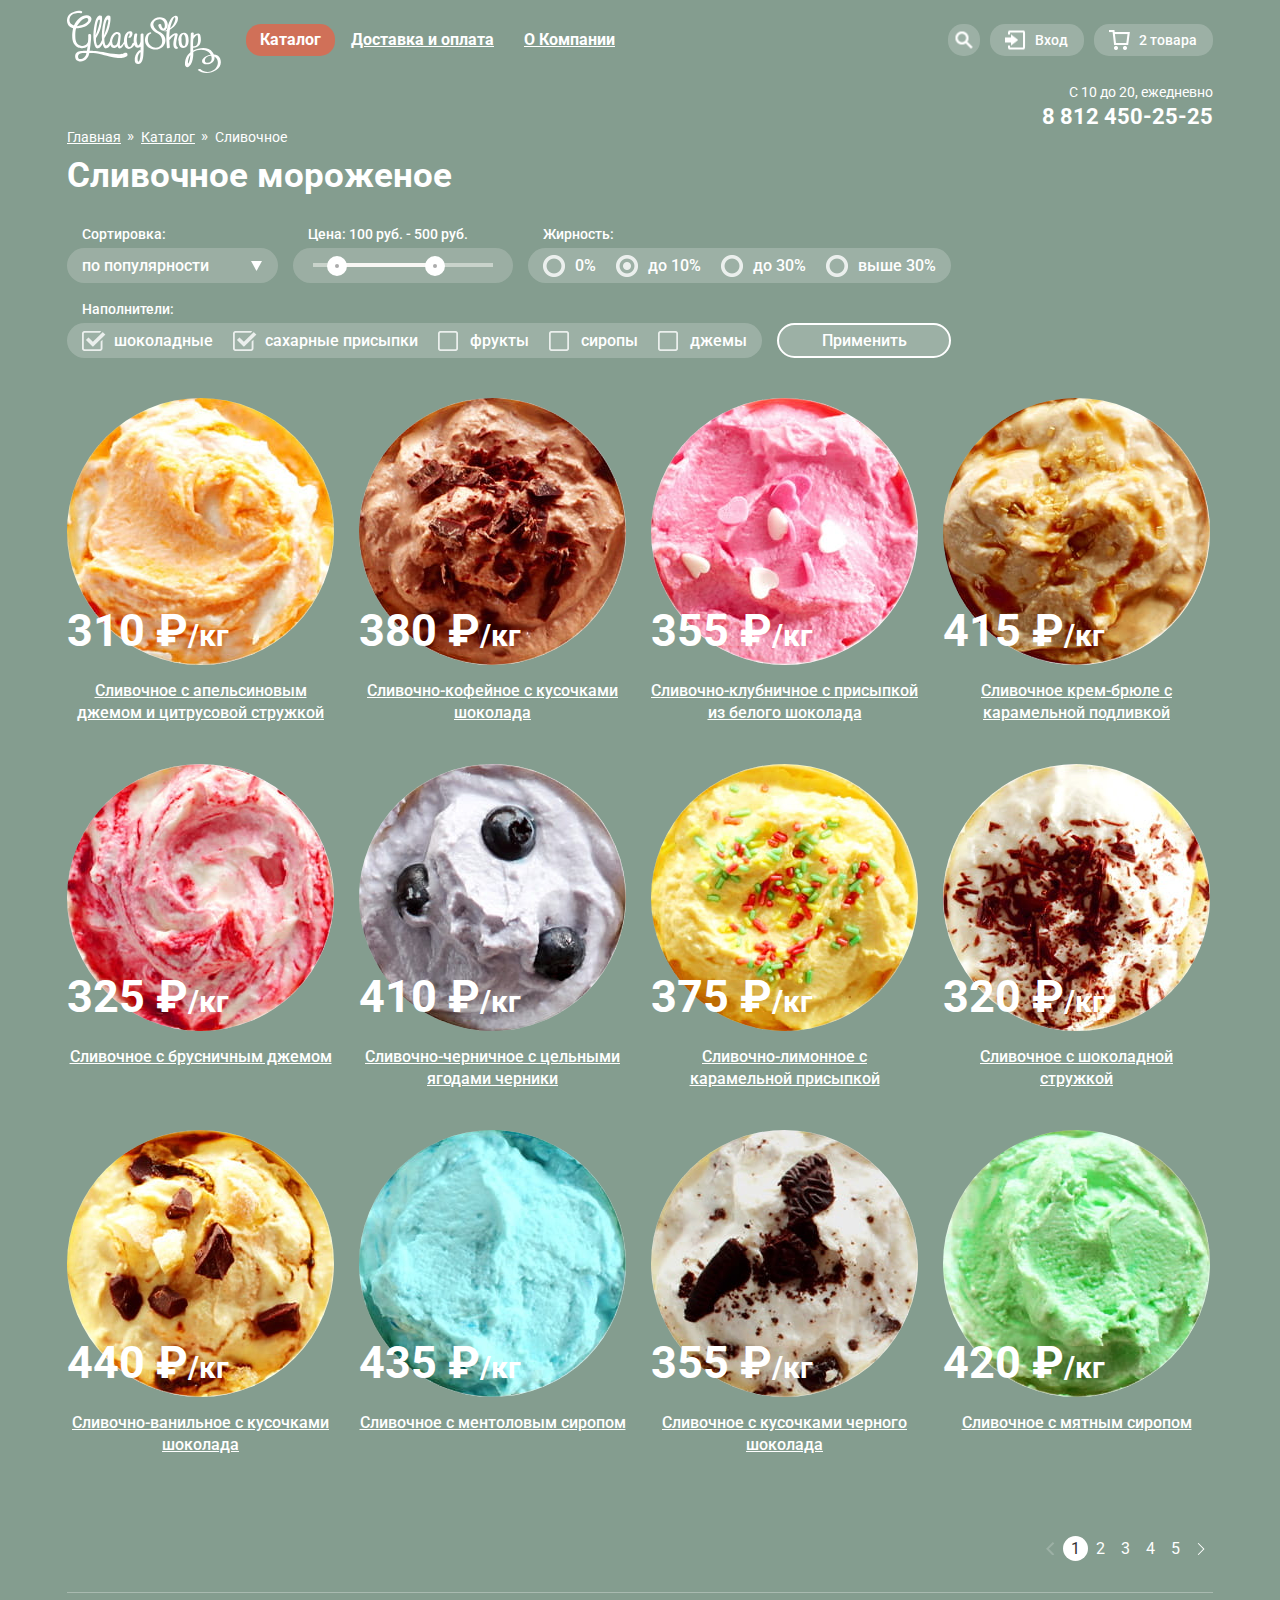
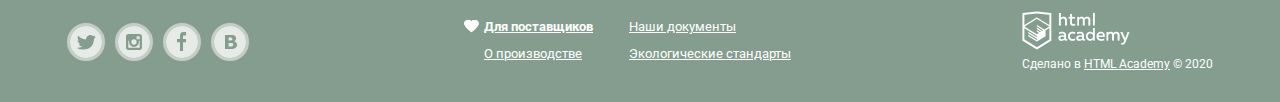
==== commit c32bd2fa: "Исправляет всплывашки при hover" ====
--- a/catalog.html
+++ b/catalog.html
@@ -30,10 +30,6 @@
             </ul>
           </nav>
           <div class="main-search">
-            <button class="button search-button" type="button">
-              <span class="visually-hidden">Поиск</span>
-            </button>
-
             <section class="modal modal-search">
               <h2 class="visually-hidden">Поиск</h2>
               <form class="search-form" action="https://echo.htmlacademy.ru" method="get">
@@ -41,11 +37,13 @@
                 <input id="search-input" type="text" name="search" placeholder="Крем-брюле">
               </form>
             </section>
+
+            <button class="button search-button" type="button">
+              <span class="visually-hidden">Поиск</span>
+            </button>
           </div>
           <ul class="user-nav">
-            <li>
-              <a class="button login-button" href="login.html">Вход</a>
-
+            <li class="user-nav-item">
               <section class="modal modal-login">
                 <h2 class="visually-hidden">Личный кабинет</h2>
                 <form class="login-form" action="https://echo.htmlacademy.ru" method="post">
@@ -66,11 +64,11 @@
                   </div>
                 </form>
               </section>
+
+              <a class="button login-button" href="login.html">Вход</a>
             </li>
           </ul>
           <div class="main-basket">
-            <a class="button basket-button" href="basket.html">2 товара</a>
-
             <section class="modal modal-basket">
               <h2 class="visually-hidden">Корзина</h2>
               <table class="modal-basket-table">
@@ -107,6 +105,8 @@
               </table>
               <p class="basket-button-wrapper"><a class="button-form" href="#">Оформить заказ</a></p>
             </section>
+
+            <a class="button basket-button" href="basket.html">2 товара</a>
           </div>
         </div>
 
--- a/css/style.css
+++ b/css/style.css
@@ -44,6 +44,8 @@
 a {
   font: inherit;
   color: #ffffff;
+
+  transition: all 0.3s ease;
 }
 
 a:hover,
@@ -67,6 +69,8 @@
   border: none;
   border-radius: 5px;
   box-shadow: 0 0 0 1px #b2b2b2;
+
+  transition: all 0.3s ease;
 }
 
 input[type="text"]:hover,
@@ -106,6 +110,8 @@
   border-radius: 20px;
   box-shadow: 0 2px 2px rgba(172, 16, 0, 0.64);
   cursor: pointer;
+
+  transition: all 0.3s ease;
 }
 
 .button:hover,
@@ -176,16 +182,20 @@
 
 .site-nav .site-nav-item {
   position: relative;
+
+  padding-bottom: 5px;
 }
 
 .site-nav-item > a {
+  display: block;
   margin-right: 2px;
   padding: 7px 14px;
 }
 
 .site-nav-item > a:hover,
 .site-nav-item > a:active,
-.site-nav-item > a:focus {
+.site-nav-item > a:focus,
+.modal-nav:hover + a {
   color: #323232;
   text-decoration: none;
 
@@ -212,12 +222,17 @@
 
 .site-nav .modal-nav {
   position: absolute;
-  top: 30px;
+  top: 100%;
   left: -5px;
+  z-index: 5;
 
   box-sizing: border-box;
   min-width: 145px;
   padding: 10px;
+}
+
+.site-nav-catalog-item {
+  transition: all 0.3s ease;
 }
 
 .site-nav-catalog-item:hover .modal-nav {
@@ -243,6 +258,8 @@
   color: #323232;
   text-decoration: none;
   white-space: nowrap;
+
+  transition: all 0.3s ease;
 }
 
 .modal-nav a:hover {
@@ -307,7 +324,10 @@
 }
 
 .main-header .button:hover,
-.main-header .button:focus {
+.main-header .button:focus,
+.modal-search:hover + .button,
+.modal-login:hover + .button,
+.modal-basket:hover + .button {
   color: #323232;
 
   background-color: #f8f7f4;
@@ -345,7 +365,10 @@
 }
 
 .main-header .search-button:hover::before,
-.main-header .search-button:focus::before {
+.main-header .search-button:focus::before,
+.modal-search:hover + .search-button::before,
+.modal-login:hover + .search-button::before,
+.modal-basket:hover + .search-button::before {
   background-position: -32px -35px;
 }
 
@@ -357,7 +380,10 @@
 }
 
 .login-button:hover::before,
-.login-button:focus::before {
+.login-button:focus::before,
+.modal-search:hover + .login-button::before,
+.modal-login:hover + .login-button::before,
+.modal-basket:hover + .login-button::before {
   background-position: -67px -34px;
 }
 
@@ -369,7 +395,10 @@
 }
 
 .basket-button:hover::before,
-.basket-button:focus::before {
+.basket-button:focus::before,
+.modal-search:hover + .basket-button::before,
+.modal-login:hover + .basket-button::before,
+.modal-basket:hover + .basket-button::before {
   background-position: -36px -5px;
 }
 
@@ -388,6 +417,7 @@
 
 .main-search {
   position: relative;
+  padding-bottom: 5px;
 
   margin-right: 10px;
   margin-left: auto;
@@ -396,8 +426,9 @@
 .modal-search,
 .modal-login {
   position: absolute;
-  top: 37px;
+  top: 100%;
   right: 0;
+  z-index: 5;
 
   box-sizing: border-box;
   padding: 20px 15px;
@@ -407,7 +438,7 @@
   width: 340px;
 }
 
-.search-button:hover + .modal-search {
+.main-search:hover .modal-search {
   display: block;
 }
 
@@ -417,11 +448,15 @@
   margin-right: 10px ;
 }
 
+.user-nav-item {
+  padding-bottom: 5px;
+}
+
 .modal-login {
   width: 280px;
 }
 
-.login-button:hover + .modal-login {
+.user-nav-item:hover .modal-login {
   display: block;
 }
 
@@ -457,19 +492,21 @@
 
 .main-basket {
   position: relative;
+  padding-bottom: 5px;
 }
 
 .modal-basket {
   position: absolute;
-  top: 37px;
+  top: 100%;
   right: 0;
 
   box-sizing: border-box;
   width: 540px;
   padding: 10px 15px 20px;
-}
-
-.basket-button:hover + .modal-basket {
+  z-index: 5;
+}
+
+.main-basket:hover .modal-basket {
   display: block;
 }
 
@@ -1084,6 +1121,8 @@
   border: none;
   border-radius: 20px;
 
+  transition: all 0.3s ease;
+
   -webkit-appearance: none;
      -moz-appearance: none;
           appearance: none;
@@ -1172,6 +1211,8 @@
   border: 8px solid #ffffff;
   border-radius: 50%;
   cursor: pointer;
+
+  transition: all 0.3s ease;
 }
 
 .range-controls .toggle:hover {
@@ -1214,6 +1255,8 @@
   line-height: 18px;
 
   cursor: pointer;
+
+  transition: all 0.3s ease;
 
   -webkit-user-select: none;
      -moz-user-select: none;
@@ -1245,6 +1288,8 @@
   height: 22px;
 
   background-image: url("../img/radio-icon.png");
+
+  transition: all 0.3s ease;
 }
 
 .filter-input-checkbox + label::before {
@@ -1252,6 +1297,8 @@
   height: 20px;
 
   background-image: url("../img/checkbox-icon.png");
+
+  transition: all 0.3s ease;
 }
 
 .filter-input-radio + label:hover::before,
@@ -1305,6 +1352,8 @@
   border: 2px solid #ffffff;
   border-radius: 20px;
   cursor: pointer;
+
+  transition: all 0.3s ease;
 }
 
 .filter-button:hover,
@@ -1348,6 +1397,8 @@
   width: 267px;
   margin-right: 25px;
   margin-bottom: 40px;
+
+  transition: all 0.3s ease;
 }
 
 .catalog-item:nth-child(4n) {
@@ -1412,6 +1463,8 @@
   line-height: 22px;
   text-align: center;
   text-decoration: underline;
+
+  transition: all 0.3s ease;
 }
 
 .catalog-item-title:hover,
@@ -1478,6 +1531,8 @@
   text-decoration: none;
 
   border-radius: 50%;
+
+  transition: all 0.3s ease;
 }
 
 .pagination-item a:hover,
@@ -1582,6 +1637,8 @@
 
   border: 3px solid rgba(255, 255, 255, 0.5);
   border-radius: 50%;
+
+  transition: all 0.3s ease;
 }
 
 .social-button svg {
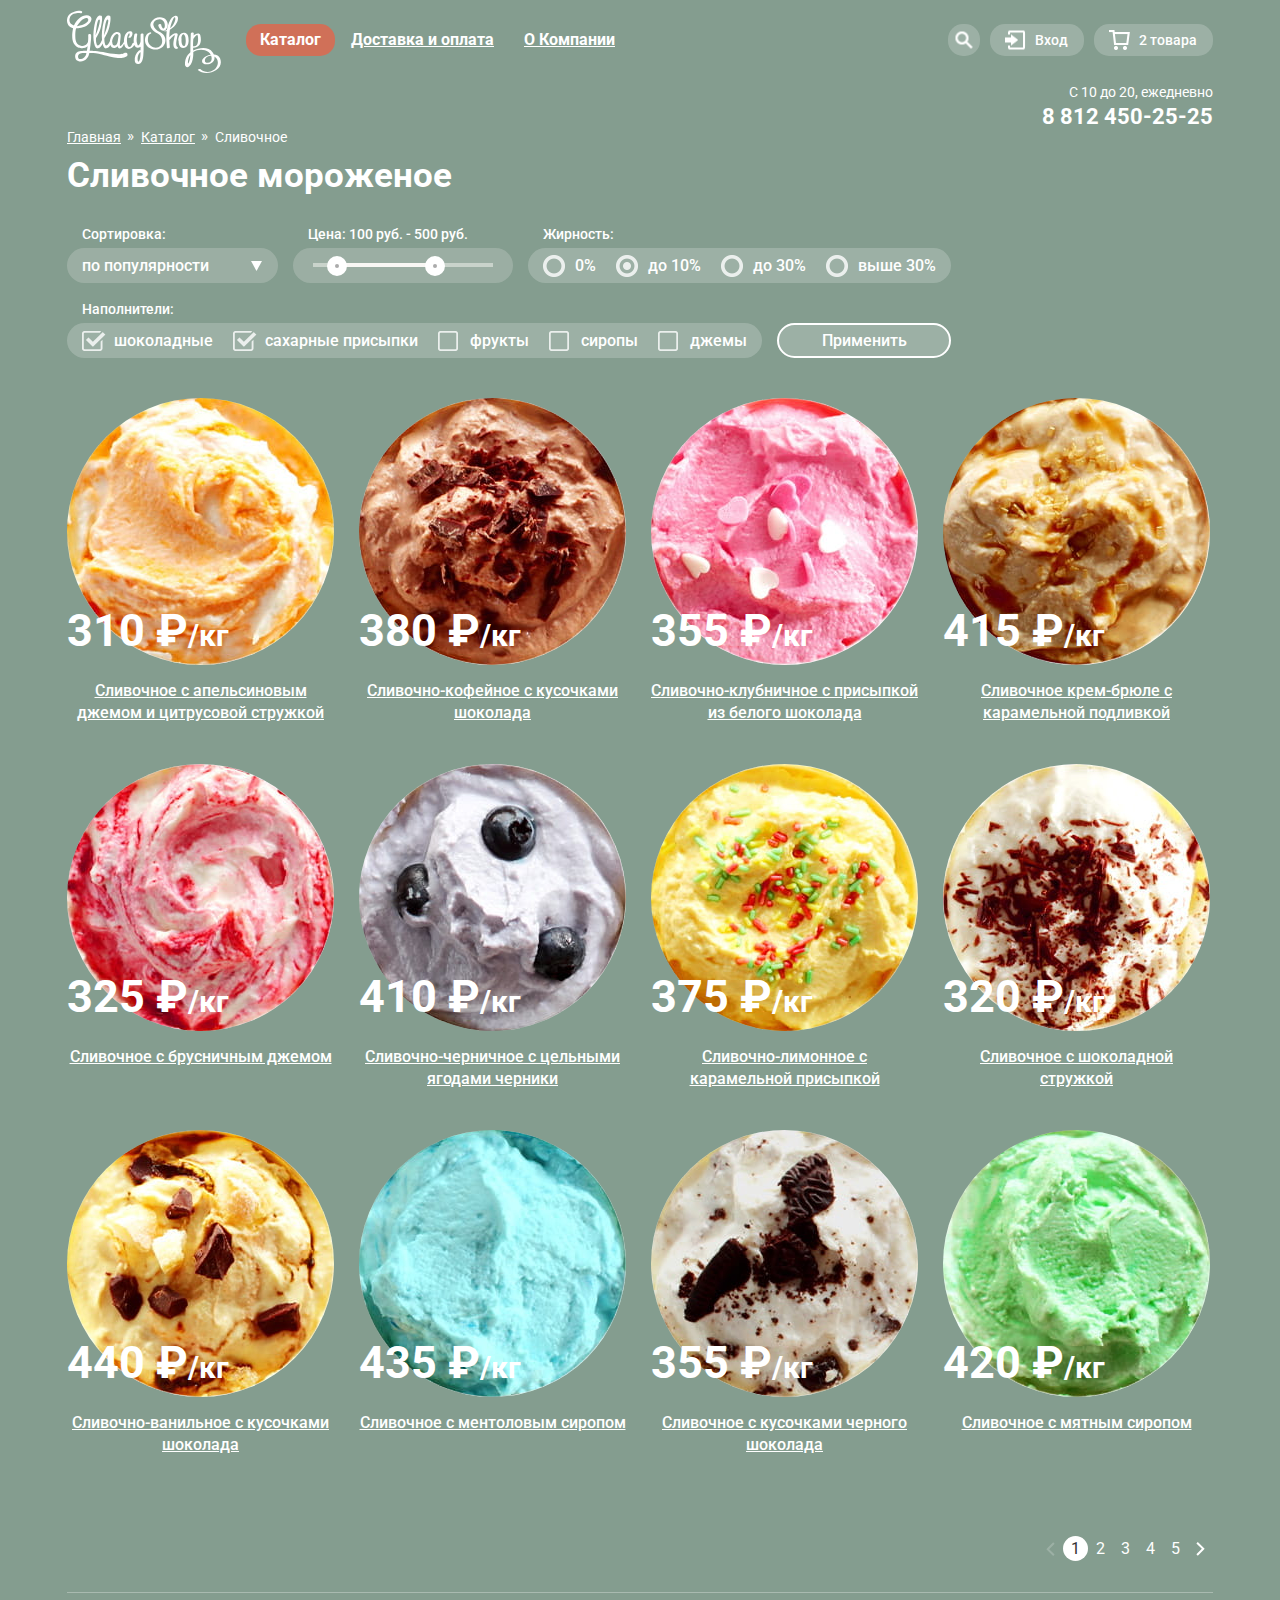
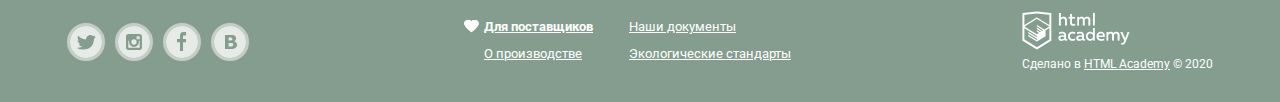
==== commit 059fc9f6: "Исправление отображение пагинации в IE" ====
--- a/catalog.html
+++ b/catalog.html
@@ -367,16 +367,8 @@
           <li class="pagination-item pagination-item-prev pagination-item-disabled">
             <a>
               <span class="visually-hidden">Предыдущая страница</span>
-              <svg xmlns="http://www.w3.org/2000/svg" width="8.29" height="13.72" viewBox="0 0 8.29 13.72">
-                <defs>
-                  <style>
-                    .cls-1 {
-                      fill: #fff;
-                      fill-rule: evenodd;
-                    }
-                  </style>
-                </defs>
-                <path id="_" data-name="&lt;" class="cls-1" d="M1050.61,2327.69l-5.45,5.45,5.44,5.44-1.41,1.41-6.86-6.86,1.42-1.41h0l5.45-5.44Z" transform="translate(-1042.34 -2326.28)"/>
+              <svg width="9" height="14" viewBox="0 0 9 14" fill="none" xmlns="http://www.w3.org/2000/svg">
+              <path fill-rule="evenodd" clip-rule="evenodd" d="M8.61099 1.68954L3.16405 7.13629L8.60437 12.5766L7.19007 13.991L0.333035 7.13363L1.74715 5.71955L7.19669 0.27528L8.61099 1.68954Z" fill="white"/>
               </svg>
             </a>
           </li>
@@ -388,8 +380,8 @@
           <li class="pagination-item pagination-item-next">
             <a href="#">
               <span class="visually-hidden">Следующая страница</span>
-              <svg xmlns="http://www.w3.org/2000/svg" width="8" height="12" viewBox="0 0 8 12">
-                <path fill="#ffffff" d="M7.237 5.642L1.729.133a.506.506 0 1 0-.716.716L6.163 6l-5.151 5.15a.507.507 0 0 0 .716.717l5.509-5.509a.504.504 0 0 0 0-.716z"/>
+              <svg width="9" height="14" viewBox="0 0 9 14" fill="none" xmlns="http://www.w3.org/2000/svg">
+              <path fill-rule="evenodd" clip-rule="evenodd" d="M0.389014 12.3105L5.83595 6.86371L0.395625 1.42342L1.80993 0.0089922L8.66697 6.86637L7.25285 8.28045L1.80331 13.7247L0.389014 12.3105Z" fill="white"/>
               </svg>
             </a>
           </li>
--- a/css/style.css
+++ b/css/style.css
@@ -417,10 +417,10 @@
 
 .main-search {
   position: relative;
-  padding-bottom: 5px;
 
   margin-right: 10px;
   margin-left: auto;
+  padding-bottom: 5px;
 }
 
 .modal-search,
@@ -492,6 +492,7 @@
 
 .main-basket {
   position: relative;
+
   padding-bottom: 5px;
 }
 
@@ -499,11 +500,11 @@
   position: absolute;
   top: 100%;
   right: 0;
+  z-index: 5;
 
   box-sizing: border-box;
   width: 540px;
   padding: 10px 15px 20px;
-  z-index: 5;
 }
 
 .main-basket:hover .modal-basket {
@@ -1319,6 +1320,7 @@
 
 .filter-input-radio:disabled + label,
 .filter-input-checkbox:disabled + label {
+  cursor: no-drop;
   opacity: 0.4;
 }
 
@@ -1397,8 +1399,6 @@
   width: 267px;
   margin-right: 25px;
   margin-bottom: 40px;
-
-  transition: all 0.3s ease;
 }
 
 .catalog-item:nth-child(4n) {
@@ -1409,6 +1409,7 @@
   position: relative;
 
   display: block;
+  transition: all 0s ease 0s;
 }
 
 .catalog-item:hover a {
@@ -1559,6 +1560,7 @@
 }
 
 .pagination-item-disabled a {
+  cursor: no-drop;
   opacity: 0.2;
 }
 
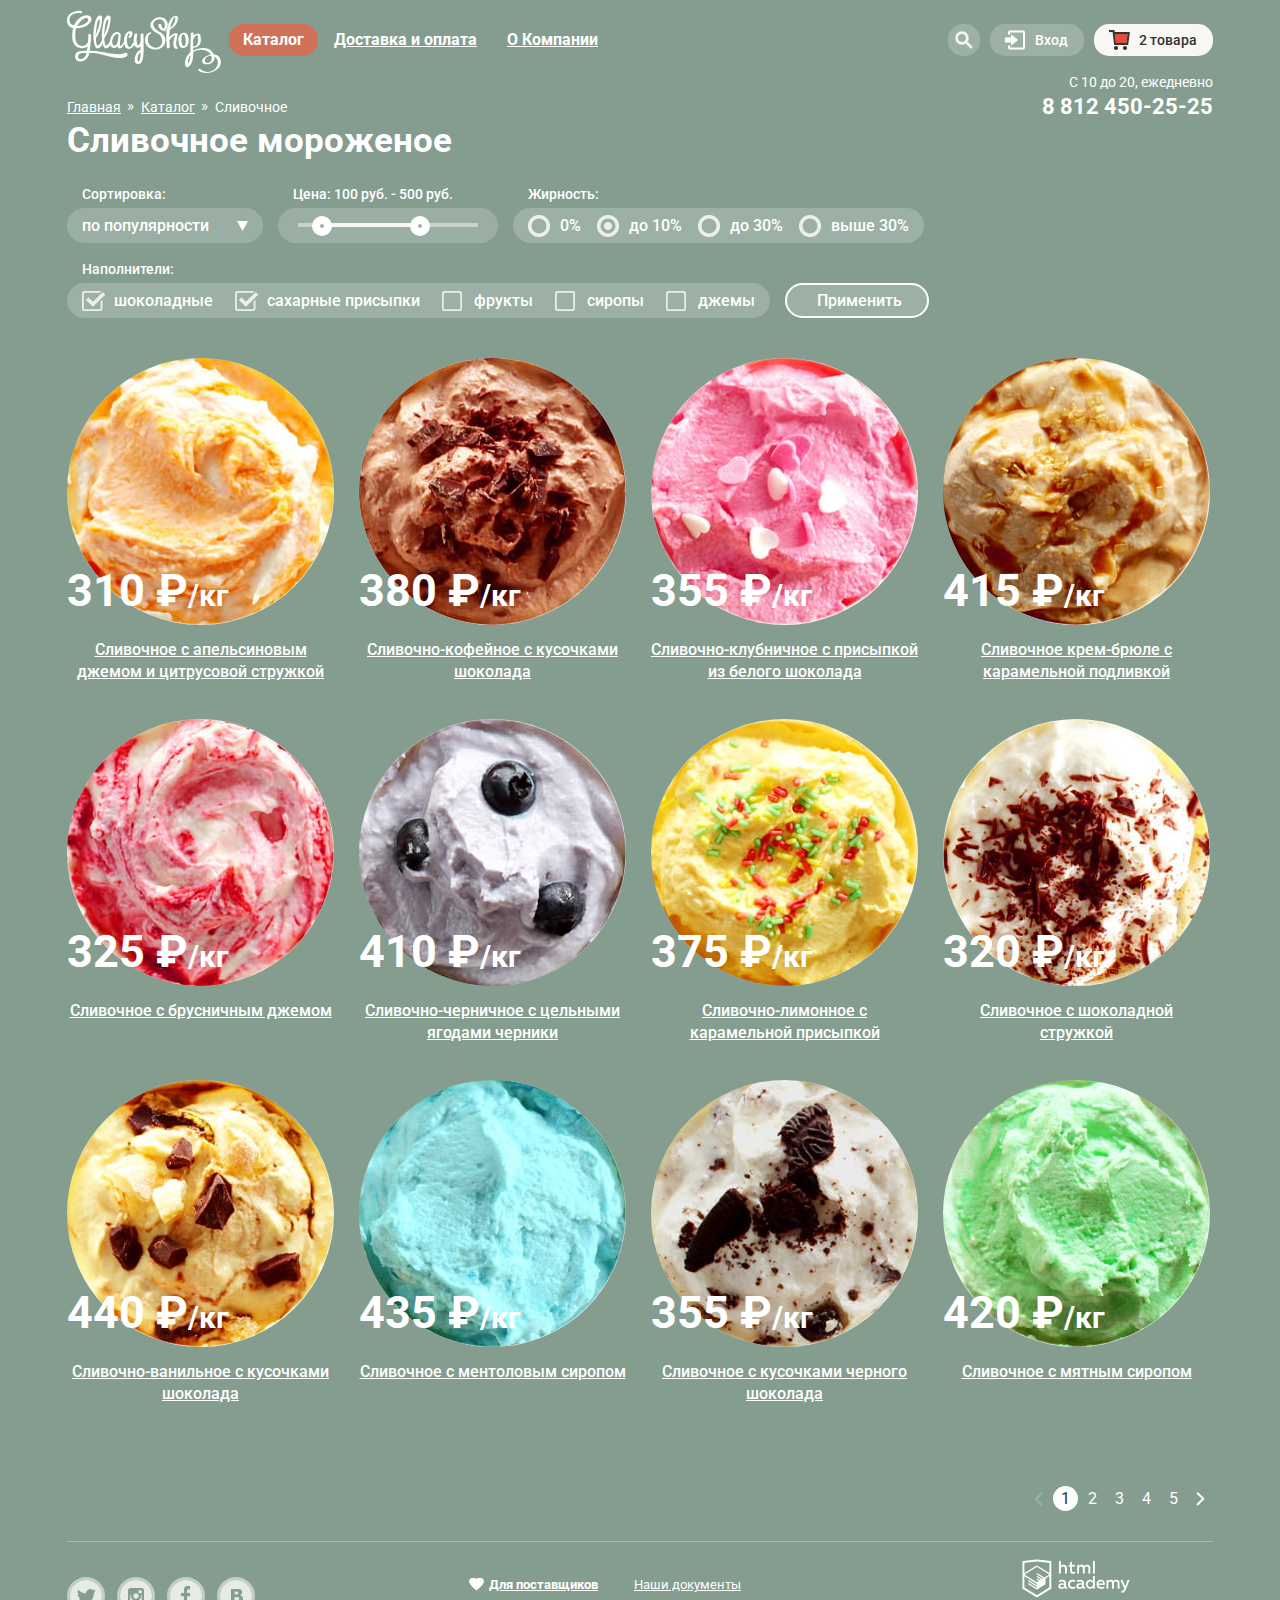
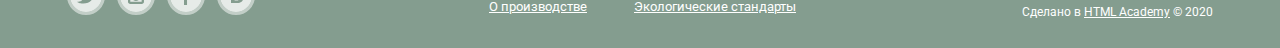
==== commit 1ea8fecf: "Добавляет карту и прогрессивное улучшение" ====
--- a/catalog.html
+++ b/catalog.html
@@ -57,8 +57,8 @@
                   </p>
                   <div class="login-form-wrapper">
                     <p>
-                      <a href="#">Забыли пароль?</a>
-                      <a href="#">Новая регистрация</a>
+                      <a href="forgot-pass.html">Забыли пароль?</a>
+                      <a href="registration.html">Новая регистрация</a>
                     </p>
                     <button class="button-form" type="submit">Войти</button>
                   </div>
@@ -106,7 +106,7 @@
               <p class="basket-button-wrapper"><a class="button-form" href="#">Оформить заказ</a></p>
             </section>
 
-            <a class="button basket-button" href="basket.html">2 товара</a>
+            <a class="button basket-button active" href="basket.html">2 товара</a>
           </div>
         </div>
 
--- a/css/style.css
+++ b/css/style.css
@@ -16,6 +16,10 @@
   width: 1146px;
   margin: 0 auto;
   padding: 0 27px;
+}
+
+.inner-page main.container {
+  margin-top: -20px;
 }
 
 .modal {
@@ -147,14 +151,13 @@
 .main-navigation-wrapper {
   display: flex;
   align-items: center;
-  margin-bottom: 10px;
   padding-top: 10px;
 }
 
 .main-header-logo {
   width: 154px;
   height: 64px;
-  margin-right: 25px;
+  margin-right: 8px;
 }
 
 .main-nav {
@@ -327,7 +330,8 @@
 .main-header .button:focus,
 .modal-search:hover + .button,
 .modal-login:hover + .button,
-.modal-basket:hover + .button {
+.modal-basket:hover + .button,
+.basket-button.active {
   color: #323232;
 
   background-color: #f8f7f4;
@@ -398,7 +402,8 @@
 .basket-button:focus::before,
 .modal-search:hover + .basket-button::before,
 .modal-login:hover + .basket-button::before,
-.modal-basket:hover + .basket-button::before {
+.modal-basket:hover + .basket-button::before,
+.basket-button.active::before {
   background-position: -36px -5px;
 }
 
@@ -647,8 +652,8 @@
 .slider {
   position: relative;
 
-  margin-bottom: 40px;
-  padding-top: 280px;
+  margin-bottom: 42px;
+  padding-top: 274px;
 
   text-align: center;
 }
@@ -667,7 +672,7 @@
 .slide-title {
   width: 700px;
   margin: 0 auto;
-  margin-bottom: 32px;
+  margin-bottom: 28px;
 
   font-weight: 700;
   font-size: 60px;
@@ -686,7 +691,7 @@
 
 .slider-controls {
   position: absolute;
-  bottom: 25px;
+  bottom: 20px;
   left: 0;
 
   font-size: 0;
@@ -790,13 +795,17 @@
 
 .special-offer .button {
   margin-top: auto;
-  margin-bottom: 5px;
+  margin-bottom: 10px;
   margin-left: auto;
+}
+
+.bestsellers .catalog-item {
+  margin-bottom: 0;
 }
 
 .features {
   margin-bottom: 40px;
-  padding: 27px 20px 15px;
+  padding: 22px 20px 15px;
 
   color: #323232;
 
@@ -809,7 +818,7 @@
 
 .features-text {
   margin: 0;
-  margin-bottom: 10px;
+  margin-bottom: 6px;
 
   font-weight: 500;
   font-size: 24px;
@@ -828,10 +837,10 @@
 
 .feature-item {
   box-sizing: border-box;
-  width: 535px;
-  margin-bottom: 12px;
-  padding-top: 15px;
-  padding-left: 55px;
+  width: 540px;
+  margin-bottom: 8px;
+  padding-top: 14px;
+  padding-left: 58px;
 
   background-repeat: no-repeat;
   background-position: 0 0;
@@ -884,7 +893,7 @@
 }
 
 .blog-item {
-  margin: 10px 0;
+  margin: 4px 0;
   padding-right: 230px;
 }
 
@@ -911,6 +920,7 @@
   line-height: 22px;
   color: #5a5a5a;
 
+  background-color: #92ceff;
   background-image: url("../img/mailing-bg.jpg");
   background-repeat: repeat-y;
   background-position: 0 0;
@@ -928,7 +938,7 @@
 
 .subscription-wrap > p {
   margin-top: 5px;
-  margin-bottom: 40px;
+  margin-bottom: 35px;
 }
 
 .subscription-form {
@@ -949,14 +959,31 @@
   overflow: hidden;
 }
 
+.map iframe {
+  position: absolute;
+  width: 100%;
+  z-index: 10;
+
+  border: none;
+}
+
 .map img {
+  position: absolute;
+  z-index: 5;
+
   width: 100%;
 }
 
+.map .container {
+  display: flex;
+  justify-content: flex-end;
+  align-items: center;
+  height: 100%;
+}
+
 .map-address {
-  position: absolute;
-  top: 50%;
-  right: 2%;
+  position: relative;
+  z-index: 15;
 
   box-sizing: border-box;
   width: 300px;
@@ -967,8 +994,6 @@
 
   background-color: #ffffff;
   border-radius: 15px;
-  -webkit-transform: translateY(-50%);
-          transform: translateY(-50%);
 }
 
 .map-text {
@@ -977,6 +1002,10 @@
 
   font-size: 14px;
   line-height: 20px;
+}
+
+.map-text span {
+  display: block;
 }
 
 .map-contacts {
@@ -994,7 +1023,7 @@
 
 .page-title {
   margin: 0;
-  margin-bottom: 30px;
+  margin-bottom: 25px;
   padding: 0;
 
   font-weight: 700;
@@ -1007,7 +1036,7 @@
   flex-wrap: wrap;
   justify-content: flex-start;
   margin: 0;
-  margin-bottom: 10px;
+  margin-bottom: 5px;
   padding: 0;
 
   list-style: none;
@@ -1108,7 +1137,7 @@
   box-sizing: border-box;
   height: 35px;
   padding: 8px 15px;
-  padding-right: 50px;
+  padding-right: 35px;
 
   font-weight: 500;
   font-size: 16px;
@@ -1241,8 +1270,12 @@
 .filter-option {
   position: relative;
 
-  margin-right: 20px;
+  margin-right: 22px;
   padding-left: 32px;
+}
+
+.fat-filter .filter-option {
+  margin-right: 16px;
 }
 
 .filter-option:last-child {
@@ -1334,12 +1367,18 @@
   opacity: 0.8;
 }
 
+.filter-input-radio:focus + label::before,
+.filter-input-checkbox:focus + label::before {
+  outline: thin dotted;
+  outline: 5px auto -webkit-focus-ring-color;
+}
+
 .filter-button {
   box-sizing: border-box;
-  width: 174px;
+  width: 144px;
   height: 35px;
   margin-top: auto;
-  padding: 6px 30px;
+  padding: 5px 30px;
 
   font: inherit;
   font-weight: 500;
@@ -1378,7 +1417,7 @@
   display: flex;
   flex-wrap: wrap;
   margin: 0;
-  margin-bottom: 40px;
+  margin-bottom: 45px;
   padding: 0;
 
   list-style: none;
@@ -1398,7 +1437,7 @@
 
   width: 267px;
   margin-right: 25px;
-  margin-bottom: 40px;
+  margin-bottom: 36px;
 }
 
 .catalog-item:nth-child(4n) {
@@ -1409,6 +1448,7 @@
   position: relative;
 
   display: block;
+
   transition: all 0s ease 0s;
 }
 
@@ -1435,7 +1475,7 @@
 .catalog-item-image {
   width: 267px;
   height: 267px;
-  margin-bottom: 15px;
+  margin-bottom: 14px;
   overflow: hidden;
 
   border-radius: 50%;
@@ -1508,7 +1548,7 @@
   flex-wrap: wrap;
   justify-content: flex-end;
   margin: 0;
-  margin-bottom: 20px;
+  margin-bottom: 30px;
   padding: 0;
 
   list-style: none;
@@ -1516,6 +1556,11 @@
 
 .pagination-item {
   margin: 0;
+  margin-right: 2px;
+}
+
+.pagination-item:last-child {
+  margin-right: 0;
 }
 
 .pagination-item a {
@@ -1572,7 +1617,7 @@
 }
 
 .main-footer {
-  padding: 17px 0;
+  padding: 5px 0 15px;
 }
 
 .main-footer .container {
@@ -1587,7 +1632,7 @@
 .inner-page-footer .container::before {
   content: "";
   position: relative;
-  top: -6px;
+  top: -5px;
 
   flex-grow: 1;
   flex-basis: 100%;
@@ -1617,13 +1662,13 @@
 .main-footer .footer-social {
   display: flex;
   flex-wrap: wrap;
-  align-items: center;
   width: 267px;
-  margin-right: 130px;
+  margin-top: 30px;
+  margin-right: 135px;
 }
 
 .footer-social li {
-  margin-right: 10px;
+  margin-right: 12px;
 }
 
 .footer-social li:last-child {
@@ -1665,11 +1710,13 @@
   opacity: 0.9;
 }
 
-.footer-about {
+.main-footer .footer-about {
   display: flex;
   flex-wrap: wrap;
-  align-content: center;
+  align-content: flex-start;
+  align-items: stretch;
   width: 350px;
+  margin-top: 26px;
 }
 
 .footer-about li {
@@ -1677,7 +1724,6 @@
 
   box-sizing: border-box;
   width: 145px;
-  margin-bottom: 5px;
   padding-left: 20px;
 }
 
@@ -1715,6 +1761,100 @@
 
 /* Модальные окна */
 
+@-webkit-keyframes bounce {
+  0% {
+    -webkit-transform: translateY(-2000px);
+            transform: translateY(-2000px);
+  }
+
+  70% {
+    -webkit-transform: translateY(30px);
+            transform: translateY(30px);
+  }
+
+  90% {
+    -webkit-transform: translateY(-10px);
+            transform: translateY(-10px);
+  }
+
+  100% {
+    -webkit-transform: translateY(0);
+            transform: translateY(0);
+  }
+}
+
+@keyframes bounce {
+  0% {
+    -webkit-transform: translateY(-2000px);
+            transform: translateY(-2000px);
+  }
+
+  70% {
+    -webkit-transform: translateY(30px);
+            transform: translateY(30px);
+  }
+
+  90% {
+    -webkit-transform: translateY(-10px);
+            transform: translateY(-10px);
+  }
+
+  100% {
+    -webkit-transform: translateY(0);
+            transform: translateY(0);
+  }
+}
+
+@-webkit-keyframes shake {
+  0%,
+  100% {
+    -webkit-transform: translateX(0);
+            transform: translateX(0);
+  }
+
+  10%,
+  30%,
+  50%,
+  70%,
+  90% {
+    -webkit-transform: translateX(-10px);
+            transform: translateX(-10px);
+  }
+
+  20%,
+  40%,
+  60%,
+  80% {
+    -webkit-transform: translateX(10px);
+            transform: translateX(10px);
+  }
+}
+
+@keyframes shake {
+  0%,
+  100% {
+    -webkit-transform: translateX(0);
+            transform: translateX(0);
+  }
+
+  10%,
+  30%,
+  50%,
+  70%,
+  90% {
+    -webkit-transform: translateX(-10px);
+            transform: translateX(-10px);
+  }
+
+  20%,
+  40%,
+  60%,
+  80% {
+    -webkit-transform: translateX(10px);
+            transform: translateX(10px);
+  }
+}
+
 .modal {
   color: #323232;
 
@@ -1722,6 +1862,32 @@
   border-radius: 5px;
   box-shadow: 0 20px 20px rgba(0, 0, 0, 0.40);
 }
+
+.modal-overlay {
+  position: fixed;
+  top: 0;
+  left: 0;
+  z-index: 10;
+
+  display: none;
+  width: 100%;
+  height: 100%;
+
+  background-color: rgba(0, 0, 0, 0.3);
+}
+
+.modal-show {
+  display: block;
+
+  -webkit-animation: bounce 0.6s;
+          animation: bounce 0.6s;
+}
+
+.modal-error {
+  -webkit-animation: shake 0.6s;
+          animation: shake 0.6s;
+}
+
 
 .modal .button,
 .modal .button-form {
@@ -1742,16 +1908,17 @@
 
 .modal-feedback {
   position: fixed;
-  top: 340px;
+  top: 50%;
   left: 50%;
+  z-index: 15;
 
   box-sizing: border-box;
   width: 475px;
+  margin-top: -216px;
+  margin-left: -238px;
   padding: 24px;
 
   box-shadow: none;
-  -webkit-transform: translateX(-50%);
-          transform: translateX(-50%);
 }
 
 .modal-close {
